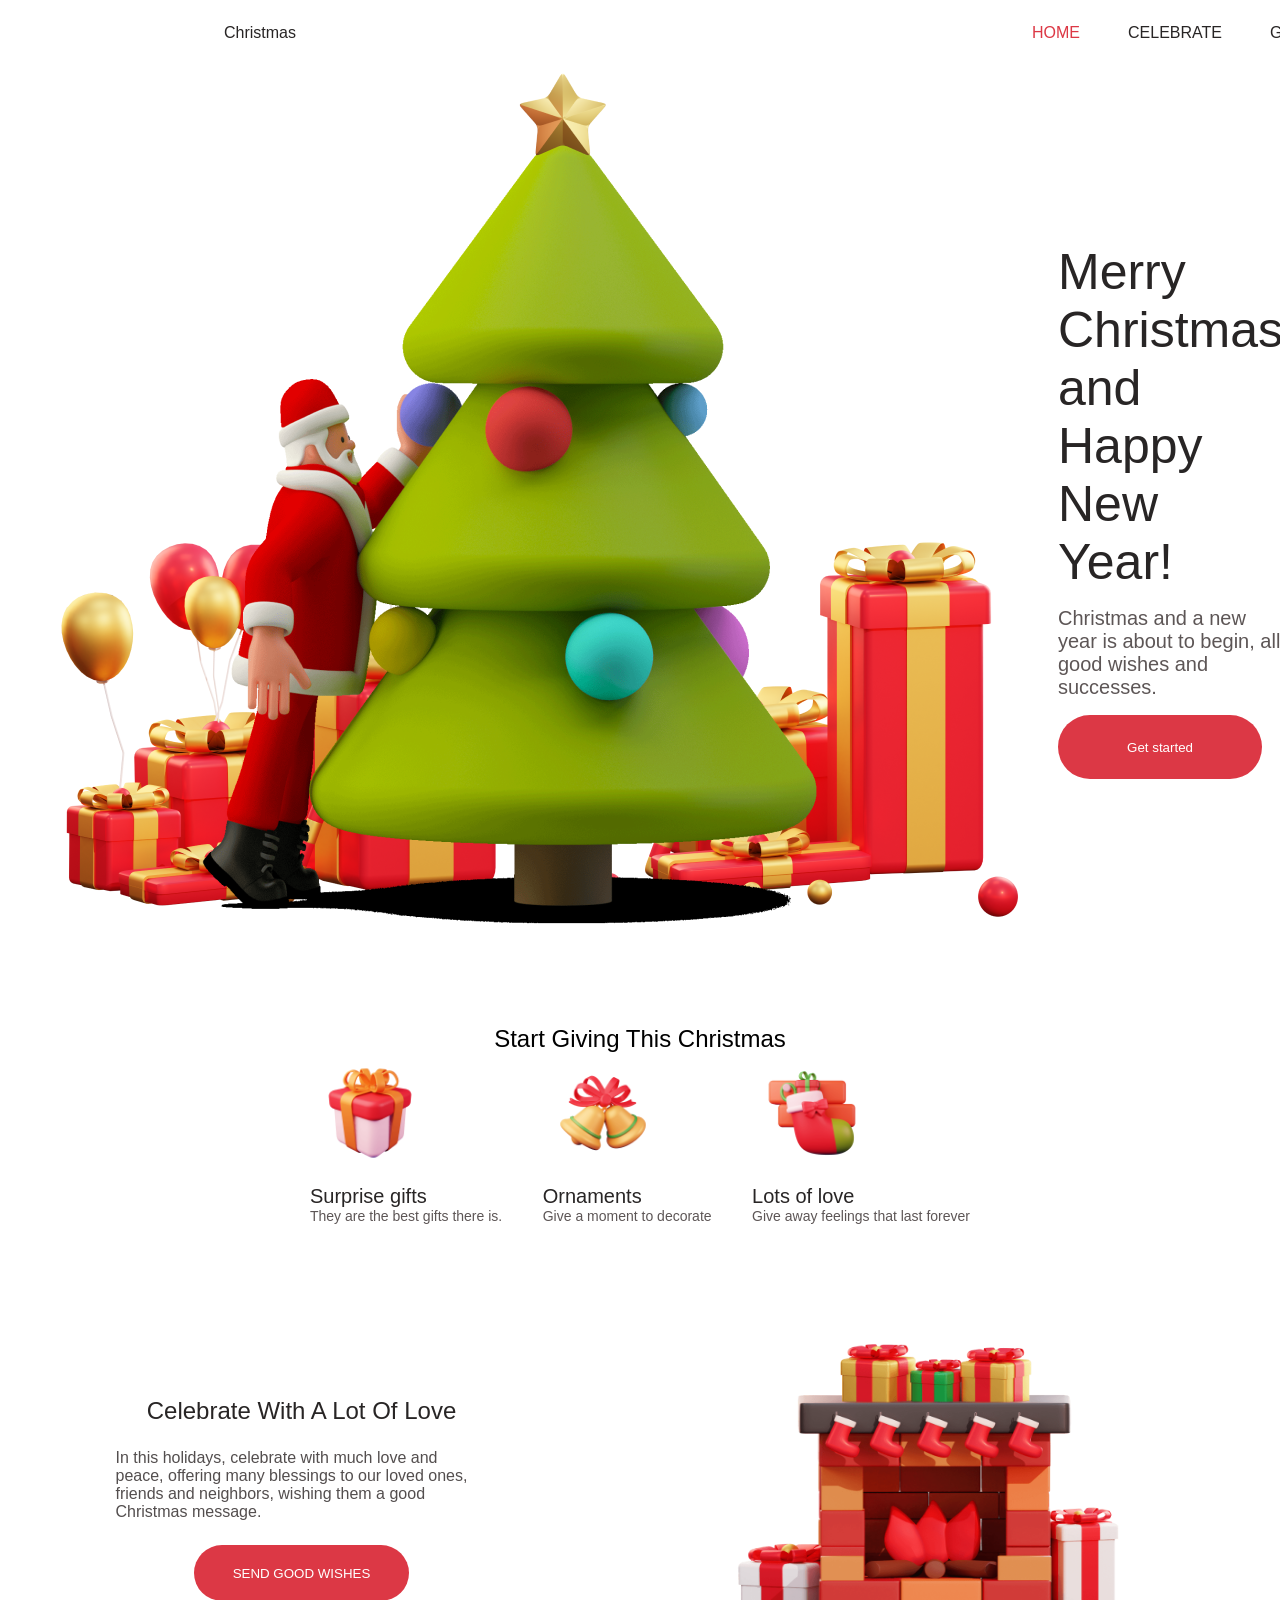
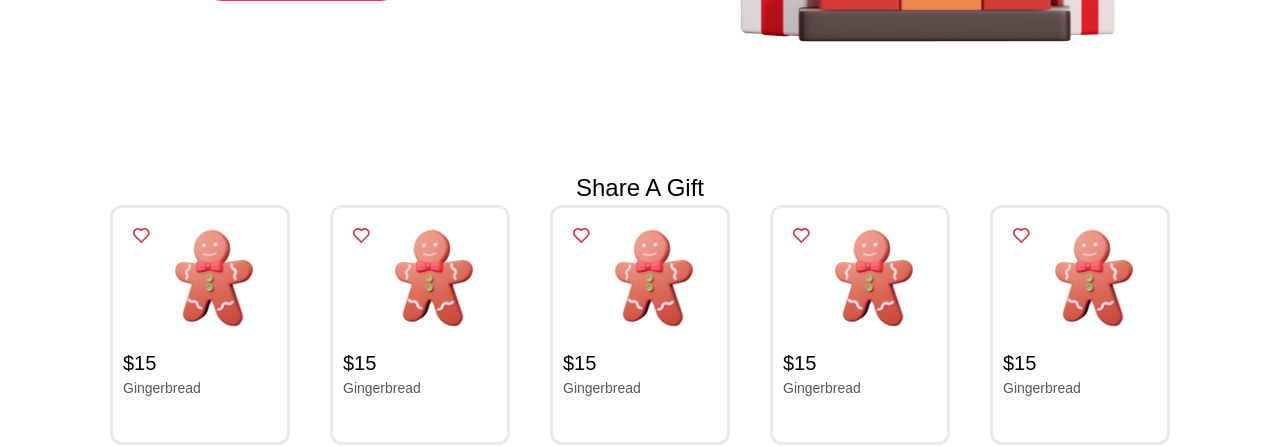
==== home.html @ 402107bb "project" ====
<!DOCTYPE html>
<html lang="en">

<head>
    <meta charset="UTF-8">
    <meta name="viewport" content="width=device-width, initial-scale=1.0">
    <title>Document</title>
    <link rel="stylesheet" href="./styl.css">
</head>

<body>
    <header>

        <div class="header">


            <div class="text">
                <p class="Christmas">Christmas</p>
                <div class="home">
                    <p class="home1">HOME </p>
                    <P>CELEBRATE</P>
                    <P>GIFTS</P>
                    <P>NEW</P>
                    <div>
                        <img src="./assets/Vector-2.png" alt="">
                    </div>
                </div>
            </div>

            <div class="header2">

                <img src="./assets/home2.png" alt="">

                <div class="text2">
                    <p class="merry">Merry Christmas and Happy New Year!</p>
                    <p class="cris">Christmas and a new year is about to begin, all good wishes and successes.</p>
                    <div>
                        <button class="but1">Get started</button>
                    </div>
                </div>
            </div>



        </div>

    </header>

    <nav>
        <div>
            <div class="start">
                <p>Start Giving This
                    Christmas</p>
            </div>
            <div class="nav">


                <div class="surp1">

                    <img class="surp11 " src="./assets/surp1.png" alt="">

                    <div>
                        <p class="surp">Surprise gifts</p>
                        <p class="they">They are the best gifts there is.</p>
                    </div>
                </div>



                <div class="surp1">
                    <img class="surp11" src="./assets/surp2.png" alt="">

                    <div>
                        <p class="surp">Ornaments</p>
                        <p class="they">Give a moment to decorate</p>
                    </div>
                </div>

                <div class="surp1">

                    <img class="surp11" src="./assets/surp3.png" alt="">

                    <div>
                        <p class="surp">Lots of love</p>
                        <p class="they">Give away feelings that last forever</p>
                    </div>
                </div>
            </div>
        </div>

        </div>
    </nav>

    <nav>
        <div>
            <div class="nav2">
                <div class="nav22">
                    <p class="celebrate">Celebrate With A Lot Of Love</p>
                    <p class="this">In this holidays, celebrate with much love and peace, offering many blessings to our
                        loved ones, friends and neighbors, wishing them a good Christmas message.</p>

                    <div>
                        <button class="but2">SEND GOOD WISHES</button>
                    </div>
                </div>
                <img class="nosok" src="./assets/nav2.png" alt="">

            </div>

        </div>
    </nav>

    <nav>
        <div>
            <p class="share">Share A Gift</p>

            <div class="nav3">

                <div class="nav33">
                    <img class="ser" src="./assets/Vector-3.png" alt="">
                    <img class="pechen" src="./assets/gift1.png" alt="">
                    <div>
                        <p class="son">$15</p>
                        <p class="Gingerbread">Gingerbread</p>
                    </div>
                </div>

                <div class="nav33">
                    <img class="ser" src="./assets/Vector-3.png" alt="">
                    <img class="pechen" src="./assets/gift1.png" alt="">
                    <div>
                        <p class="son">$15</p>
                        <p class="Gingerbread">Gingerbread</p>
                    </div>
                </div>

                <div class="nav33">
                    <img class="ser" src="./assets/Vector-3.png" alt="">
                    <img class="pechen" src="./assets/gift1.png" alt="">
                    <div>
                        <p class="son">$15</p>
                        <p class="Gingerbread">Gingerbread</p>
                    </div>
                </div>


                <div class="nav33">
                    <img class="ser" src="./assets/Vector-3.png" alt="">
                    <img class="pechen" src="./assets/gift1.png" alt="">
                    <div>
                        <p class="son">$15</p>
                        <p class="Gingerbread">Gingerbread</p>
                    </div>
                </div>

                <div class="nav33">
                    <img class="ser" src="./assets/Vector-3.png" alt="">
                    <img class="pechen" src="./assets/gift1.png" alt="">
                    <div>
                        <p class="son">$15</p>
                        <p class="Gingerbread">Gingerbread</p>
                    </div>


                </div>


            </div>





        </div>
    </nav>
</body>

</html>
---- styl.css ----
* {
    margin: 0;
    padding: 0;
    box-sizing: border-box;
    font-family: sans-serif;
    list-style: none;
    text-decoration: none;
}

.header {
    display: flex;
    flex-direction: column;
    padding-inline: 40px;
}

.text {
    display: flex;
}

.Christmas {
    display: flex;
    font-weight: 500px;
    font-size: 16px;
    color: #282525;
    padding: 24px;
    padding-left: 184px;
}

.home {
    display: flex;
    justify-content: end;
    gap: 48px;
    font-weight: 500px;
    font-size: 16px;
    color: #282525;
    padding: 24px;
    padding-left: 712px;

    .home1 {
        color: #DC3845;
    }
}

.header2 {
    display: flex;
    gap: 18px;
    align-items: center;

    .img1 {
        width: 500px;
        height: 440px;

    }
}

.text2 {
    display: flex;
    gap: 50px;
    flex-direction: column;
    gap: 16px;

}

.merry {
    font-weight: 600px;
    font-size: 50px;
    color: #282525;

}

.cris {
    font-weight: 400;
    font-size: 20px;
    color: #5D5656;
}

.but1 {
    display: flex;
    justify-content: center;
    align-items: center;
    border-radius: 64px;
    background-color: #DC3845;
    border: none;
    cursor: pointer;
    color: white;
    gap: 10px;
    width: 204px;
    height: 64px;
}

.nav {
    display: flex;
    justify-content: space-between;
    padding-inline: 310px;
}

.start {
    display: flex;
    justify-content: center;
    align-items: center;
    columns: #282525;
    font-weight: 500;
    font-size: 24px;
    padding-top: 72px;

}

.surp1 {
    display: flex;
    flex-direction: column;
    gap: 12px;
}

.surp11 {
    width: 120px;
    height: 120px;
}

.surp {
    font-weight: 600px;
    font-size: 20px;
    color: #282525;

}

.they {
    color: #5D5656;
    font-size: 14px;
    font-weight: 400;
}
.nav2
{
    display: flex;
    justify-content: space-around;
    gap: 100px;
    padding: 52px;
    height: 550px;
}
.nav22 {
    display: flex;
    flex-direction: column;
    align-items: center;
    justify-content: center;
    width: 372px;
    gap: 24px;
}
.celebrate{
    font-size: 24px;
    font-weight: 500;
    color: #282525;
}
.this{
    font-size: 16px;
    font-weight: 400px;
    color:  #534e4e;
}
.but2{

background-color: #DC3845;
color: white;
width: 215px;
height: 56px;
border: none;
border-radius: 64px;
gap: 10px;
}
.nosok{
    width: 450px;
    height: 400px;
    
}
.share{
    display: flex;
    align-items: center;
    justify-content: center;
    font-size: 24px;
    font-weight: 600px;
    
}
.nav3{
display: flex;
align-items: center;
justify-content: center;
gap: 40px;
flex-wrap: wrap;
    height: 245px;
    /* width: 900px; */
}
.nav33{
    
    border-radius: 12px;
    border: solid #301D1E1A;
    width: 180px;
    height: 240px;
    gap: 15px;
    padding: 10px;
}
.ser{
    padding-bottom:95px;
    padding-left: 10px;
    
}
.pechen{
    width: 120px;
    height: 120px;
}
.son{
    font-size: 20px;
    font-weight: 500;
    padding-top: 10px;
    padding-bottom: 5px;
}
.Gingerbread{
color: #5D5656;
font-size: 14px;
font-weight: 500;
}
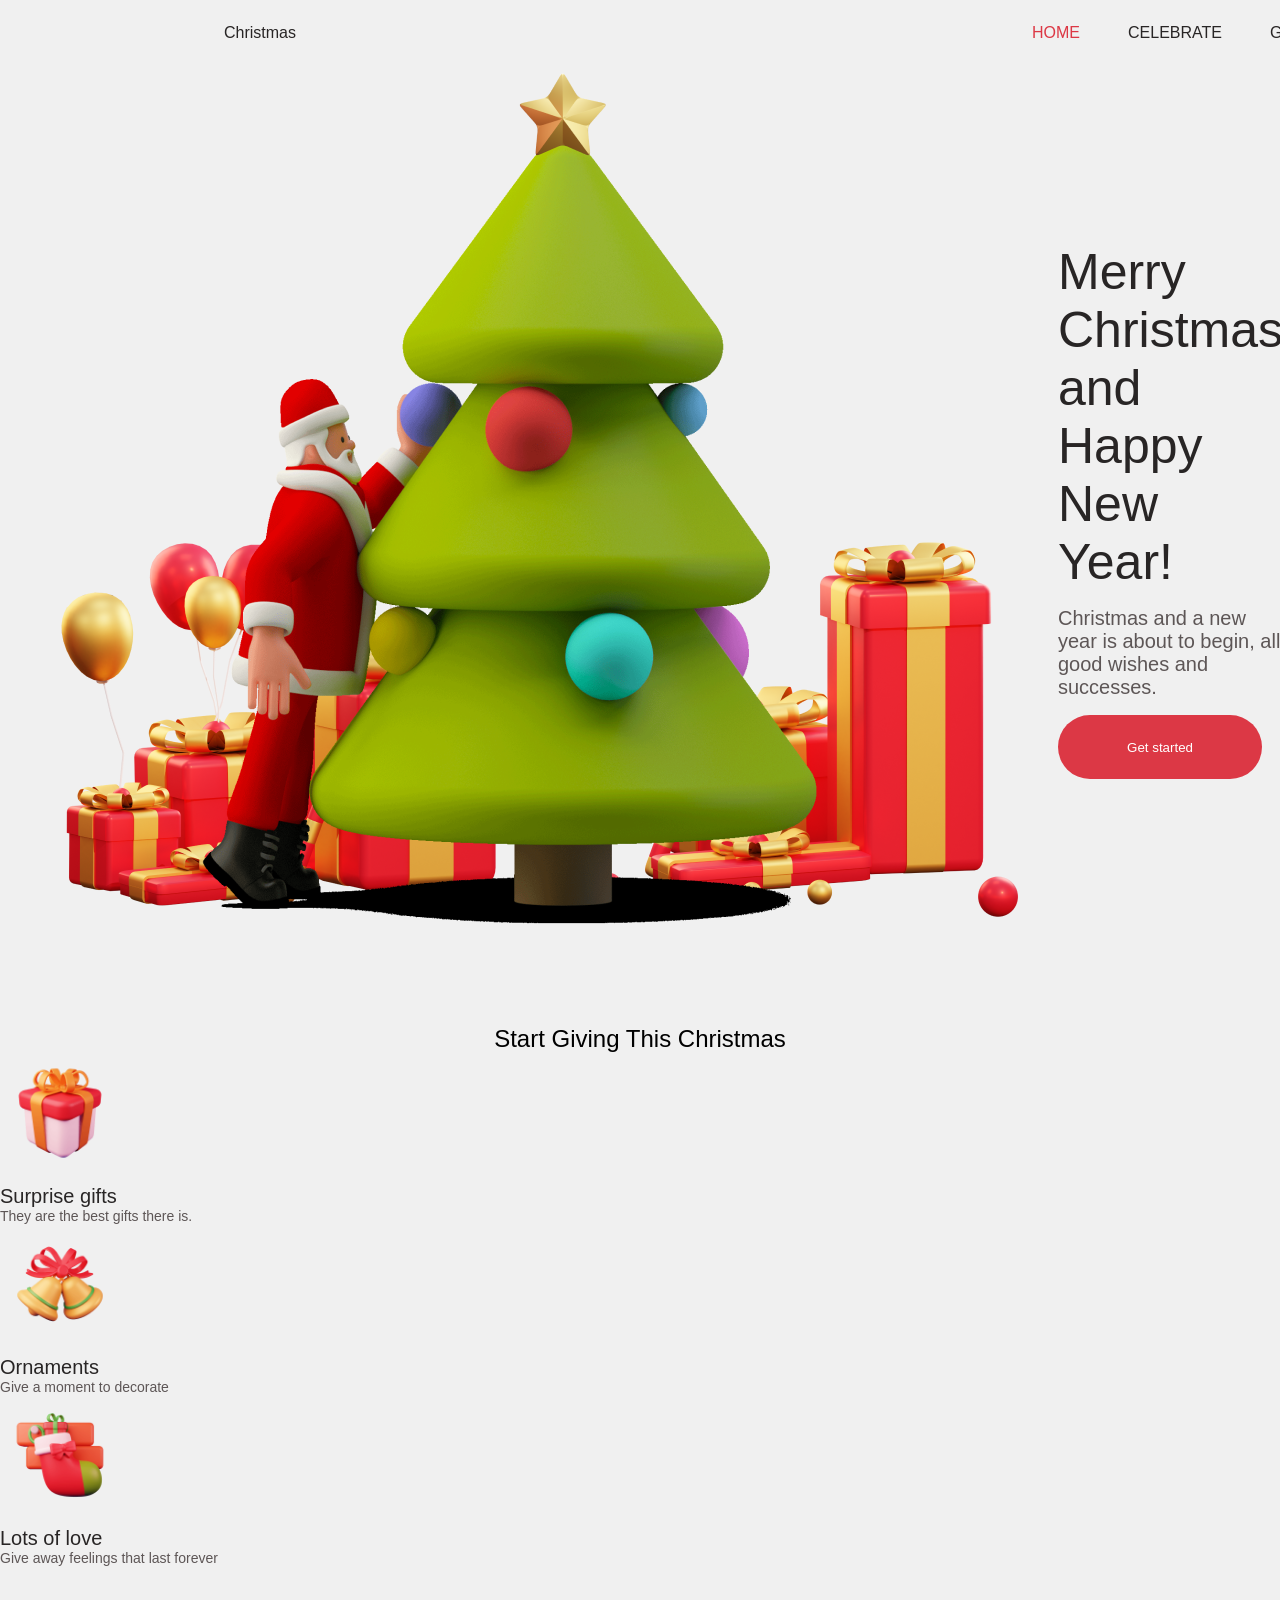
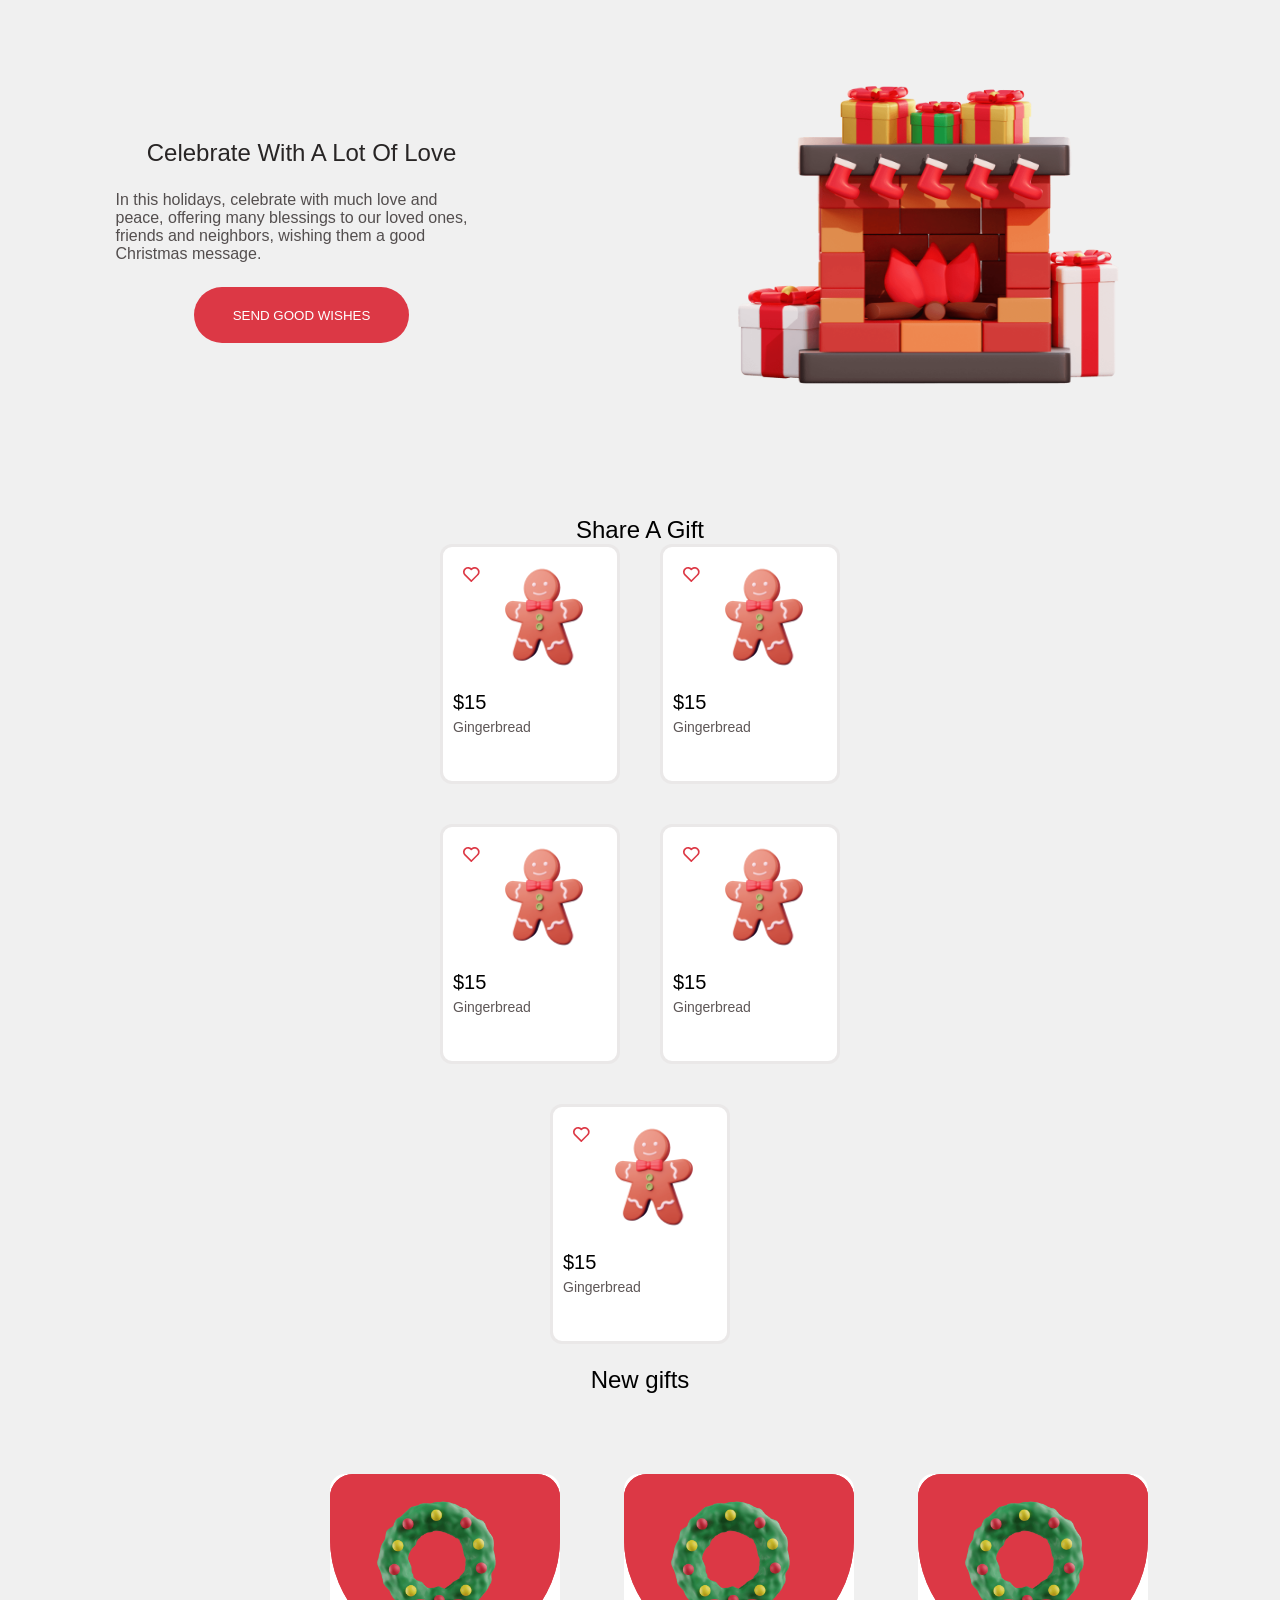
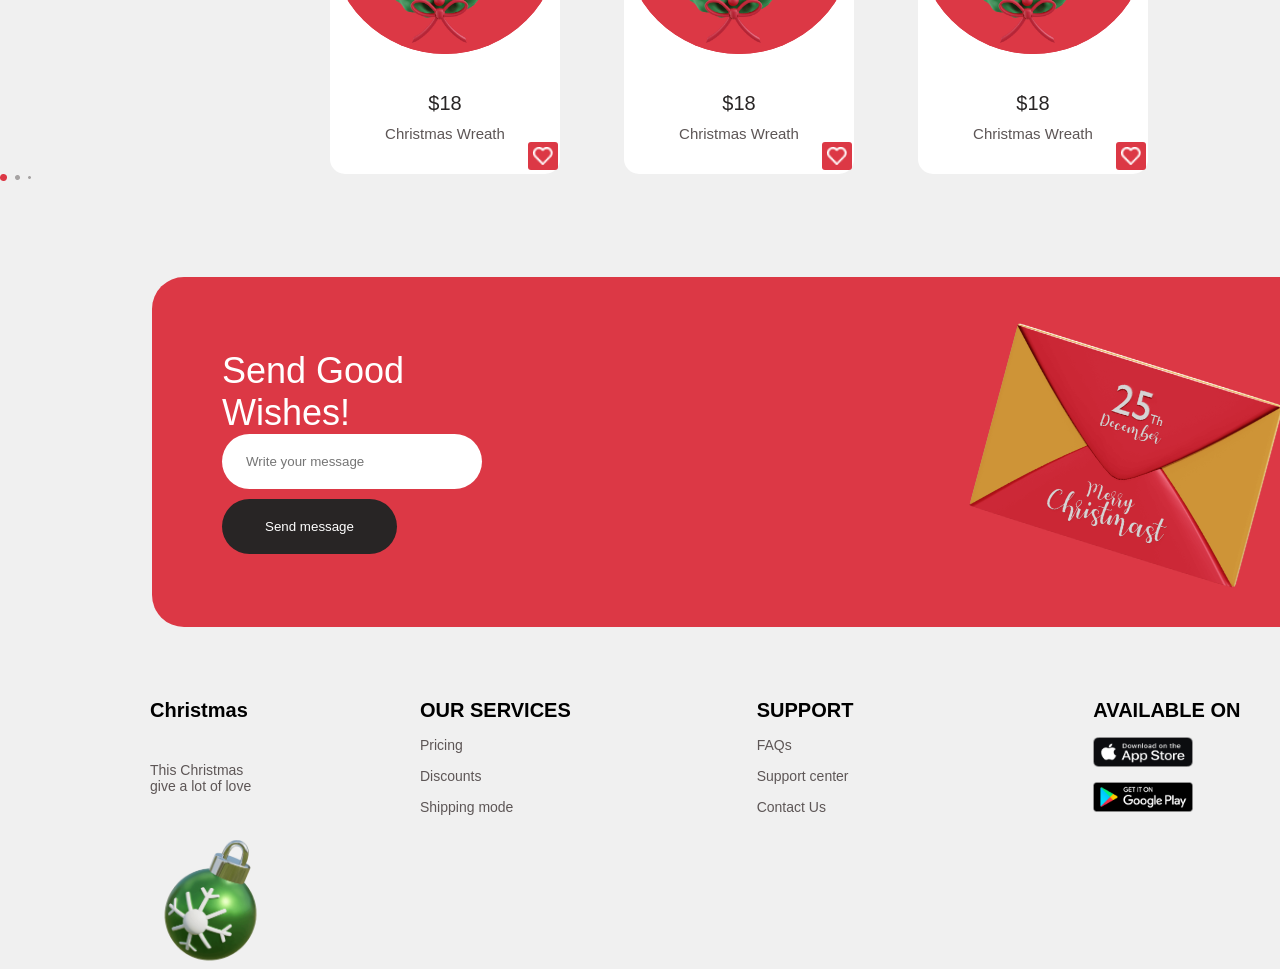
==== commit 6c7b6849: "christmaas" ====
--- a/home.html
+++ b/home.html
@@ -46,53 +46,59 @@
 
     </header>
 
-    <nav>
-        <div>
+    <main>
+        <section>
+
             <div class="start">
                 <p>Start Giving This
                     Christmas</p>
             </div>
             <div class="nav">
-
-
-                <div class="surp1">
-
-                    <img class="surp11 " src="./assets/surp1.png" alt="">
-
-                    <div>
-                        <p class="surp">Surprise gifts</p>
-                        <p class="they">They are the best gifts there is.</p>
-                    </div>
-                </div>
-
-
-
-                <div class="surp1">
-                    <img class="surp11" src="./assets/surp2.png" alt="">
-
-                    <div>
-                        <p class="surp">Ornaments</p>
-                        <p class="they">Give a moment to decorate</p>
-                    </div>
-                </div>
-
-                <div class="surp1">
-
-                    <img class="surp11" src="./assets/surp3.png" alt="">
-
-                    <div>
-                        <p class="surp">Lots of love</p>
-                        <p class="they">Give away feelings that last forever</p>
-                    </div>
-                </div>
-            </div>
-        </div>
-
-        </div>
-    </nav>
-
-    <nav>
-        <div>
+        </section>
+
+        <section>
+
+            <div class="surp1">
+
+                <img class="surp11 " src="./assets/surp1.png" alt="">
+
+                <div>
+                    <p class="surp">Surprise gifts</p>
+                    <p class="they">They are the best gifts there is.</p>
+                </div>
+            </div>
+        </section>
+
+
+        <section>
+
+            <div class="surp1">
+                <img class="surp11" src="./assets/surp2.png" alt="">
+
+                <div>
+                    <p class="surp">Ornaments</p>
+                    <p class="they">Give a moment to decorate</p>
+                </div>
+            </div>
+        </section>
+
+        <section>
+
+            <div class="surp1">
+
+                <img class="surp11" src="./assets/surp3.png" alt="">
+
+                <div>
+                    <p class="surp">Lots of love</p>
+                    <p class="they">Give away feelings that last forever</p>
+                </div>
+            </div>
+        </section>
+
+    </main>
+
+    <main>
+        <section>
             <div class="nav2">
                 <div class="nav22">
                     <p class="celebrate">Celebrate With A Lot Of Love</p>
@@ -107,72 +113,190 @@
 
             </div>
 
+            <section>
+    </main>
+
+    <main>
+
+        <section>
+            <p class="share">Share A Gift</p>
+
+            <div class="nav3">
+
+
+                <div class="nav33">
+                    <img class="ser" src="./assets/Vector-3.png" alt="">
+                    <img class="pechen" src="./assets/gift1.png" alt="">
+                    <div>
+                        <p class="son">$15</p>
+                        <p class="Gingerbread">Gingerbread</p>
+                    </div>
+                </div>
+
+
+
+
+
+                <div class="nav33">
+                    <img class="ser" src="./assets/Vector-3.png" alt="">
+                    <img class="pechen" src="./assets/gift1.png" alt="">
+                    <div>
+                        <p class="son">$15</p>
+                        <p class="Gingerbread">Gingerbread</p>
+                    </div>
+                </div>
+
+                <div class="nav33">
+                    <img class="ser" src="./assets/Vector-3.png" alt="">
+                    <img class="pechen" src="./assets/gift1.png" alt="">
+                    <div>
+                        <p class="son">$15</p>
+                        <p class="Gingerbread">Gingerbread</p>
+                    </div>
+                </div>
+
+
+                <div class="nav33">
+                    <img class="ser" src="./assets/Vector-3.png" alt="">
+                    <img class="pechen" src="./assets/gift1.png" alt="">
+                    <div>
+                        <p class="son">$15</p>
+                        <p class="Gingerbread">Gingerbread</p>
+                    </div>
+                </div>
+
+
+                <div class="nav33">
+                    <img class="ser" src="./assets/Vector-3.png" alt="">
+                    <img class="pechen" src="./assets/gift1.png" alt="">
+                    <div>
+                        <p class="son">$15</p>
+                        <p class="Gingerbread">Gingerbread</p>
+                    </div>
+
+
+                </div>
+
+
+            </div>
+
+
+
+
+        </section>
+
+
+
+
+
+
+    </main>
+
+    <main>
+        <section>
+            <div>
+                <p class="new">New gifts</p>
+            </div>
+            <div class="archaa">
+                <div class="section">
+                    <div class="all">
+                        <img class="archa" src="./assets/christm.png" alt="">
+                        <img class="bgim" src="./assets/Ellipse 2.png" alt="">
+                        <div class="archat">
+
+                            <p class="pul"> $18</p>
+                            <p class="pul2">Christmas Wreath</p>
+                        </div>
+                        <img class="vec" src="./assets/Vector-4.png" alt="">
+                    </div>
+
+                    <div class="all">
+                        <img class="archa" src="./assets/christm.png" alt="">
+                        <img class="bgim" src="./assets/Ellipse 2.png" alt="">
+                        <div class="archat">
+
+                            <p class="pul"> $18</p>
+                            <p class="pul2">Christmas Wreath</p>
+                        </div>
+                        <img class="vec" src="./assets/Vector-4.png" alt="">
+                    </div>
+
+                    <div class="all">
+                        <img class="archa" src="./assets/christm.png" alt="">
+                        <img class="bgim" src="./assets/Ellipse 2.png" alt="">
+                        <div class="archat">
+
+                            <p class="pul"> $18</p>
+                            <p class="pul2">Christmas Wreath</p>
+                        </div>
+                        <img class="vec" src="./assets/Vector-4.png" alt="">
+                    </div>
+
+
+
+                </div>
+
+                <img class="tochka" src="./assets/Group 2.png" alt="">
+
+            </div>
+        </section>
+
+    </main>
+
+    <main>
+        <section>
+            <div class="sec2">
+                <div class="sec22">
+                    <div>
+                        <p class="send">Send Good Wishes!</p>
+                        <input class="input" type="text" placeholder="Write your message">
+                        <div class="buto">
+                            <button class="butto">Send message</button>
+                        </div>
+                    </div>
+                    <img class="otk" src="./assets/otkrikta.png" alt="">
+                </div>
+            </div>
+        </section>
+    </main>
+
+    <footer>
+        <div class="footer">
+
+            <div class="f1">
+                <div class="ft1">
+                    <p class="chr1">Christmas</p>
+                    <p class="chr2">This Christmas give a lot of love</p>
+
+                </div>
+                <img class="fi" src="./assets/footer.png" alt="">
+            </div>
+
+            <div class="chr22">
+                <p class="chr1">OUR SERVICES</p>
+                <p class="chr2">Pricing</p>
+                <p class="chr2">Discounts</p>
+                <p class="chr2">Shipping mode</p>
+
+            </div>
+
+            <div class="chr22">
+                <p class="chr1">SUPPORT</p>
+                <p class="chr2">FAQs</p>
+                <p class="chr2">Support center</p>
+                <p class="chr2">Contact Us</p>
+            </div>
+
+            <div class="chr22">
+
+                <div>
+                    <p class="chr1">AVAILABLE ON</p>
+                </div>
+                <img class="availabel" src="./assets/available2.png" alt="">
+                <img class="availabel" src="./assets/available1.png" alt="">
+            </div>
         </div>
-    </nav>
-
-    <nav>
-        <div>
-            <p class="share">Share A Gift</p>
-
-            <div class="nav3">
-
-                <div class="nav33">
-                    <img class="ser" src="./assets/Vector-3.png" alt="">
-                    <img class="pechen" src="./assets/gift1.png" alt="">
-                    <div>
-                        <p class="son">$15</p>
-                        <p class="Gingerbread">Gingerbread</p>
-                    </div>
-                </div>
-
-                <div class="nav33">
-                    <img class="ser" src="./assets/Vector-3.png" alt="">
-                    <img class="pechen" src="./assets/gift1.png" alt="">
-                    <div>
-                        <p class="son">$15</p>
-                        <p class="Gingerbread">Gingerbread</p>
-                    </div>
-                </div>
-
-                <div class="nav33">
-                    <img class="ser" src="./assets/Vector-3.png" alt="">
-                    <img class="pechen" src="./assets/gift1.png" alt="">
-                    <div>
-                        <p class="son">$15</p>
-                        <p class="Gingerbread">Gingerbread</p>
-                    </div>
-                </div>
-
-
-                <div class="nav33">
-                    <img class="ser" src="./assets/Vector-3.png" alt="">
-                    <img class="pechen" src="./assets/gift1.png" alt="">
-                    <div>
-                        <p class="son">$15</p>
-                        <p class="Gingerbread">Gingerbread</p>
-                    </div>
-                </div>
-
-                <div class="nav33">
-                    <img class="ser" src="./assets/Vector-3.png" alt="">
-                    <img class="pechen" src="./assets/gift1.png" alt="">
-                    <div>
-                        <p class="son">$15</p>
-                        <p class="Gingerbread">Gingerbread</p>
-                    </div>
-
-
-                </div>
-
-
-            </div>
-
-
-
-
-
-        </div>
-    </nav>
+    </footer>
 </body>
 
 </html>
--- a/styl.css
+++ b/styl.css
@@ -6,7 +6,9 @@
     list-style: none;
     text-decoration: none;
 }
-
+body{
+    background-color: rgb(240, 240, 240);
+}
 .header {
     display: flex;
     flex-direction: column;
@@ -182,8 +184,10 @@
 align-items: center;
 justify-content: center;
 gap: 40px;
+padding-left: 400px;
+padding-right: 400px;
 flex-wrap: wrap;
-    height: 245px;
+    height:750px;
     /* width: 900px; */
 }
 .nav33{
@@ -194,6 +198,7 @@
     height: 240px;
     gap: 15px;
     padding: 10px;
+    background-color: white;
 }
 .ser{
     padding-bottom:95px;
@@ -214,4 +219,179 @@
 color: #5D5656;
 font-size: 14px;
 font-weight: 500;
+}
+.archaa{
+    width: 1200px;
+    /* height: 550px; */
+    
+}
+.new{
+    display: flex;
+    align-items: center;
+    justify-content: center;
+    padding-top: 72px ;
+    font-weight: 500;
+    font-size: 24px;
+    padding-bottom: 80px;
+}
+.section{
+display: flex;
+/* flex-direction: column; */
+gap: 64px;
+padding-left: 330px;
+
+}
+.all{
+    width: 230px;
+    /* background-color: #C4C4C4; */
+    background-color: white;
+    border-radius: 15px;
+   
+}
+.archa{
+    position: absolute;
+  margin: 20px 30px;
+  width: 150px;
+  /* height: auto; */
+  z-index: 10; 
+  transition: transform 0.3s;
+}
+.bgim{
+  height: 180px;
+  background-color: #DC3845;
+  border-radius: 1.5rem 1.5rem 120px 120px;
+}
+.archat{
+    display: flex;
+    gap: 10px;
+    flex-direction: column;
+    align-items: center;
+    justify-content: center;
+
+}
+.pul{
+    font-size: 20px;
+    font-weight: 500;
+    color: #282525;
+    margin-top: 34px;
+}
+.pul2{
+    color: #5D5656;
+    font-size: 15px;
+    font-weight: 400;
+}
+.vec{
+    background-color: #DC3845;
+    width: 30px;
+    padding: 5px;
+    color: white;
+    border-radius: 3px;
+    margin-left: 86%;
+}
+.tochka{
+    display: flex;
+    flex-direction: column;
+    justify-content: center;
+    align-items: center;
+}
+/* .sec2{
+    width: 1200px;
+} */
+.sec22{
+    display: flex;
+    align-items: center;
+    justify-content: center;
+    width: 1200px; 
+    background-color: #DC3845;
+    height: 350px;
+    border-radius: 32px;
+    border: none;
+    margin: 96px 126px 72px 152px;
+}
+.otk{
+    width: 320px;
+    padding-block: 29px;
+    margin-left: 480px;
+    transform: rotate(15deg);
+}
+.send{ 
+    display: flex;
+    flex-wrap: wrap;
+    width: 200px;
+    color: white;
+    font-weight: 500;
+    font-size: 36px;
+}
+.input{
+    border: none;
+    width: 260px;
+    height: 55px;
+    border-radius: 64px;
+    padding-left: 24px;
+}
+.buto{
+    display: flex;
+    margin-top:  10px;
+   
+}
+.butto{
+     background-color: #282525;
+    color: white;
+    height: 55px;
+    width: 175px;
+    border: none;
+    border-radius: 64px;
+    
+}
+.footer{
+    display: flex;
+    /* flex-direction: column; */
+}
+.f1{
+    display: flex;
+    gap: 45px;
+    flex-direction: column;
+    width: 200px;
+    margin-left: 150px;
+}
+.ft1{
+    /* width: 100%; */
+    display: flex;
+    flex-direction: column;
+  
+    gap: 40px;
+}
+.chr{
+    font-size: 16px;
+    font-weight: 500;
+}
+.chr1{
+    display: flex;
+    justify-content: space-between;
+    font-size: 20px;
+    font-weight: 600;
+
+}
+.fi{
+    width: 120px;
+height: 130px;
+
+}
+.chr22{
+    width: 200px;
+     display: flex;
+    gap: 15px;
+    flex-direction: column;
+    width: 400px;
+    margin-left: 150px;
+}
+.chr2{
+    /* margin-top: 24px; */
+    font-size:14px ;
+    font-weight: 400;
+    color: #5D5656;
+}
+.availabel{
+    width: 100px;
+    height: 30px;
 }
